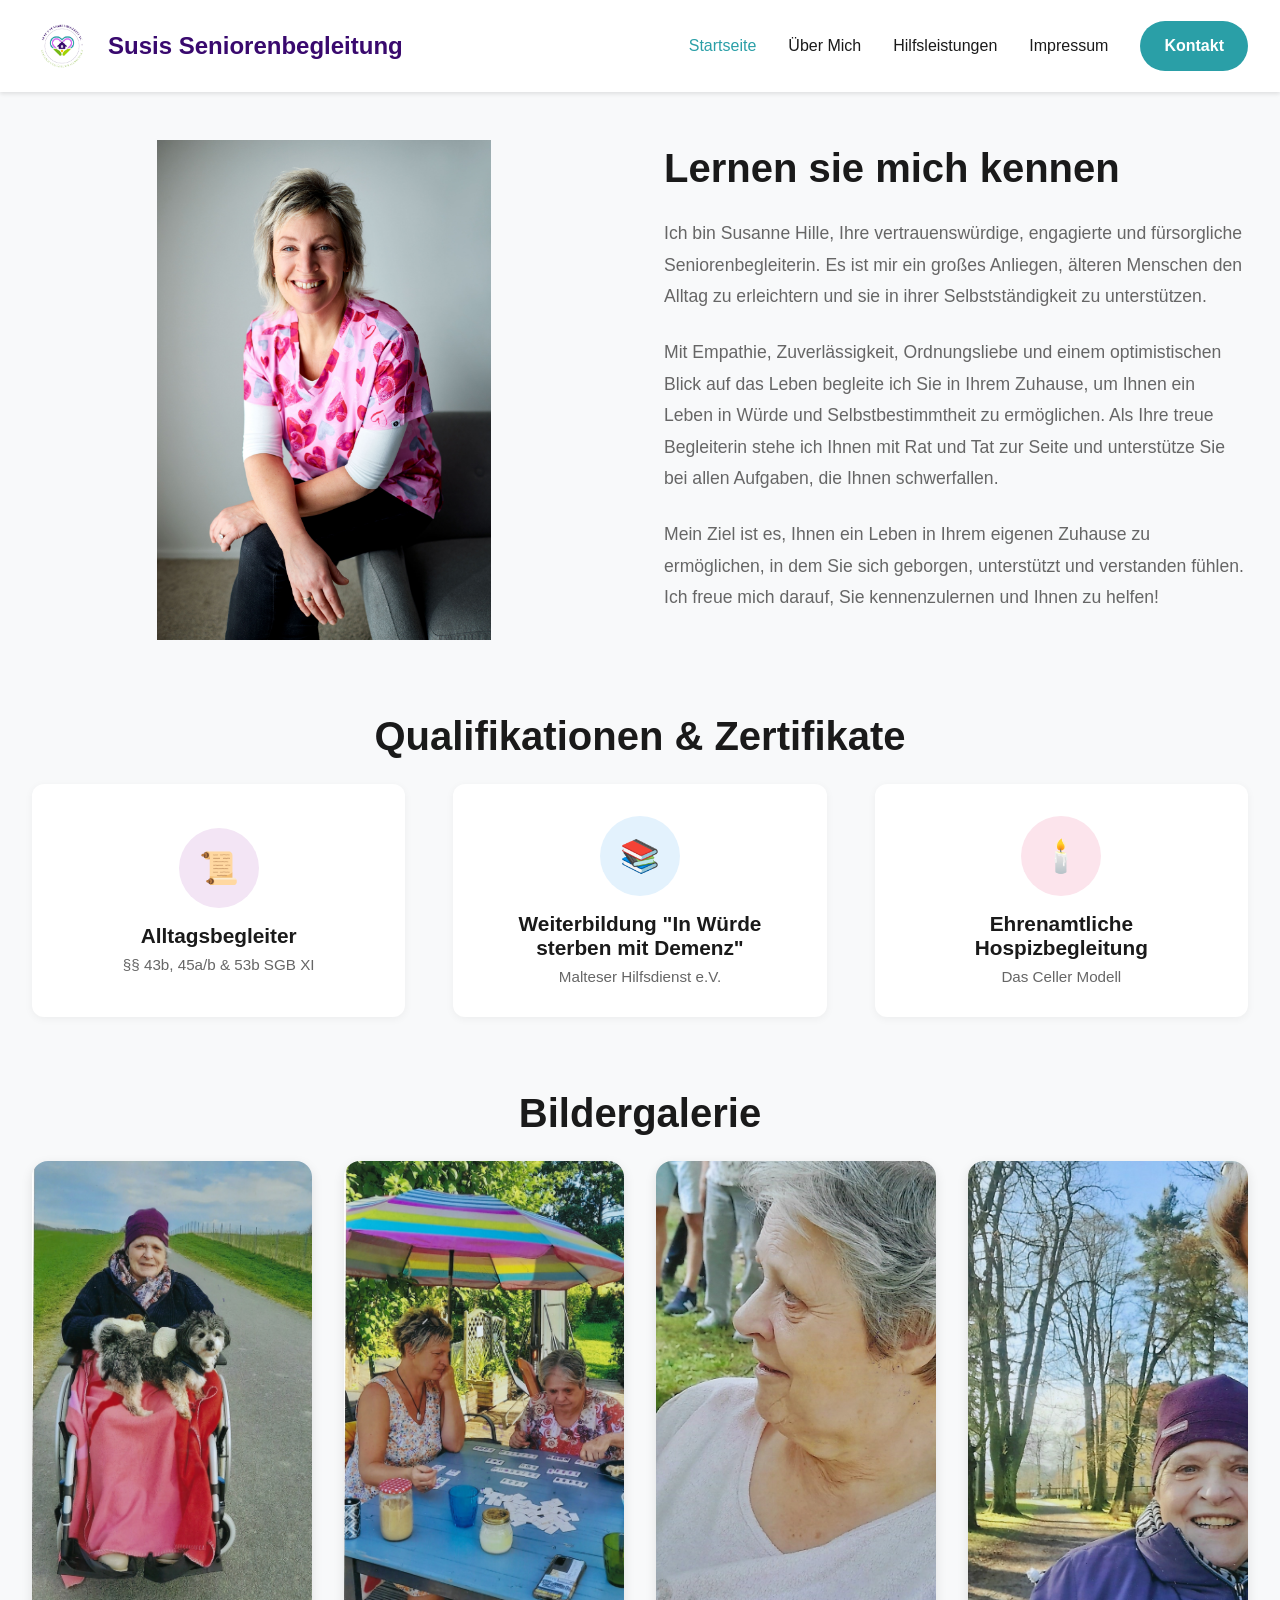
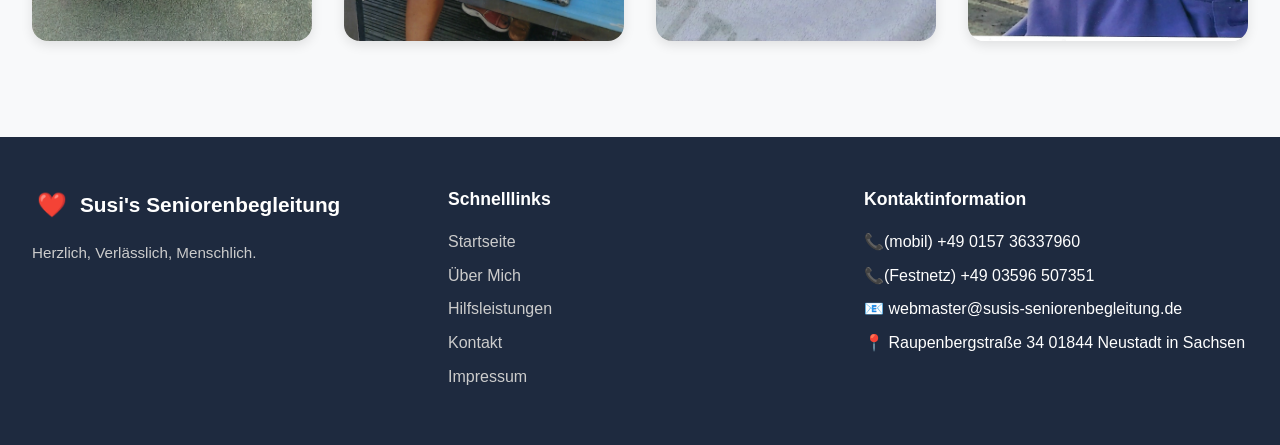
==== about.html @ 1e203153 "s" ====
<!DOCTYPE html>
<html lang="de">
<head>
    <meta charset="UTF-8">
    <meta name="viewport" content="width=device-width, initial-scale=1.0">
    <title>Über Mich</title>
    <link rel="stylesheet" href="css/about.css">
    <link rel="icon" type="image/x-icon" href="images/Logo.png">
</head>

<header>
  <nav>
    <div class="logo">
      <img src="images/Logo.png" class="logo-icon"></img>
      <a href="index.html" class="logo-name">Susis Seniorenbegleitung</a>
    </div>
    
    <div class="nav-right">
      <ul class="nav-links">
        <li><a href="index.html" class="nav-link active">Startseite</a></li>
        <li><a href="about.html" class="nav-link">Über Mich</a></li>
        <li><a href="services.html"  class="nav-link">Hilfsleistungen</a></li>
        <li><a href="impressum.html"  class="nav-link">Impressum</a></li>
      </ul>
      <a href="contact.html" class="btn-contact-nav" >Kontakt</a>
    </div>
  </nav>
</header>

<body>
    <section class="section">
        <div class="about-content">
            <div class="about-image">
                <img class="about-image-img" src="images/22.jpg">
            </div>
            <div class="about-text">
                <h2>Lernen sie mich kennen</h2>
                <p>Ich bin Susanne Hille, Ihre vertrauenswürdige, engagierte und fürsorgliche Seniorenbegleiterin. Es ist mir ein großes Anliegen, älteren Menschen den Alltag zu erleichtern und sie in ihrer Selbstständigkeit zu unterstützen.</p>
                <p>Mit Empathie, Zuverlässigkeit, Ordnungsliebe und einem optimistischen Blick auf das Leben begleite ich Sie in Ihrem Zuhause, um Ihnen ein Leben in Würde und Selbstbestimmtheit zu ermöglichen. Als Ihre treue Begleiterin stehe ich Ihnen mit Rat und Tat zur Seite und unterstütze Sie bei allen Aufgaben, die Ihnen schwerfallen.</p>
                <p>Mein Ziel ist es, Ihnen ein Leben in Ihrem eigenen Zuhause zu ermöglichen, in dem Sie sich geborgen, unterstützt und verstanden fühlen. Ich freue mich darauf, Sie kennenzulernen und Ihnen zu helfen!</p>
            </div>
        </div>

        <!-- Qualifications -->
            <div style="margin-top: 4rem;">
                <h3 class="section-title">Qualifikationen & Zertifikate</h3>
    
                <div class="qualifications-grid">
                    <button onclick="location.href='Zertifikate/Alltagsbegleiter.pdf';" class="qualification-item">
                        <div class="qualification-icon">📜</div>
                        <h4 class="qualification-title">Alltagsbegleiter</h4>
                        <p class="qualification-subtitle">§§ 43b, 45a/b & 53b SGB XI</p>
                    </button>
                    <button onclick="location.href='Zertifikate/Sterben.pdf';" class="qualification-item">
                        <div class="qualification-icon">📚</div>
                        <h4 class="qualification-title">Weiterbildung "In Würde sterben mit Demenz"</h4>
                        <p class="qualification-subtitle">Malteser Hilfsdienst e.V.</p>
                    </button>
                    <button onclick="location.href='Zertifikate/Hospiz.pdf';" class="qualification-item">
                        <div class="qualification-icon">🕯️</div>
                        <h4 class="qualification-title">Ehrenamtliche Hospizbegleitung</h4>
                        <p class="qualification-subtitle">Das Celler Modell</p>
                    </button>
                </div>
            </div>
        </div>
        <div style="margin-top: 4rem;">
                <h3 class="section-title">Bildergalerie</h3>
        </div>
        <div class="bilder-galerie-grid" style="grid-template-columns: repeat(4, 1fr);">
            <div class="bilder-card">
                <img class="bilder-image-img" src="images/bilder-galerie/Foto 3 Webseite.jpg">   
            </div>
            <div class="bilder-card ">
                <img class="bilder-image-img" src="images/bilder-galerie/Foto 4 Webseite.jpg">   
            </div>
            <div class="bilder-card">
                <img class="bilder-image-img" src="images/bilder-galerie/Foto 1 Webseite.jpg">   
            </div>
            <div class="bilder-card ">
                <img class="bilder-image-img" src="images/bilder-galerie/Foto 2 Webseite.jpg">   
            </div>
        </div>
    </section>

<footer>
    <div class="footer-content">
        <div class="footer-section">
            <div style="display: flex; align-items: center; gap: 0.5rem; margin-bottom: 1rem;">
                <div class="logo-icon" style="width: 40px; height: 40px;">❤️</div>
                <span style="font-size: 1.3rem; font-weight: 600;">Susi's Seniorenbegleitung</span>
            </div>
            <p class="footer-description">
                Herzlich, Verlässlich, Menschlich.
            </p>
        </div>

        <div class="footer-section">
            <h4>Schnelllinks</h4>
            <ul class="footer-links">
                <li><a href="index.html">Startseite</a></li>
                <li><a href="about.html">Über Mich</a></li>
                <li><a href="services.html">Hilfsleistungen</a></li>
                <li><a href="contact.html">Kontakt</a></li>
                <li><a href="impressum.html">Impressum</a></li>
            </ul>
        </div>

        <div class="footer-section">
            <h4>Kontaktinformation</h4>
            <ul class="footer-links" style="list-style: none;">
                <li style="margin-bottom: 0.5rem;">📞(mobil) +49 0157 36337960</li>
                <li style="margin-bottom: 0.5rem;">📞(Festnetz) +49 03596 507351</li>
                <li style="margin-bottom: 0.5rem;">📧 webmaster@susis-seniorenbegleitung.de</li>
                <li>📍 Raupenbergstraße 34 01844 Neustadt in Sachsen </li>
            </ul>
        </div>
    </div>
</footer> 
    

</body>
</html>
---- css/about.css ----
:root {
  --color-primary: #2A9FA7; /* Blau als Primärfarbe */
  --color-primary-light: #D1F2F4; /* Hellere Variante des Blauen */
  --color-secondary: #D163F1; /* Helleres Lila als Sekundärfarbe */
  --color-text: #1a1a1a;
  --color-text-light: #666;
  --color-bg: #f8f9fa;
  --color-white: #ffffff;
  --color-border: #e0e0e0;
  --color-success: #4caf50;
  --color-success-light: #e8f5e9;
  --color-warning: #ffc107;
  --color-warning-light: #fff8e1;
  --color-danger: #f44336;
  --color-danger-light: #ffebee;
  --color-info: #39096E; /* Lila für Info */
  --color-info-light: #E8D9F5; /* Hellere Variante des Lilas */
  --color-dark: #1e2a3f;
}


        * {
            margin: 0;
            padding: 0;
            box-sizing: border-box;
        }

        body {
            font-family: -apple-system, BlinkMacSystemFont, 'Segoe UI', Roboto, Oxygen, Ubuntu, Cantarell, sans-serif;
            color: var(--color-text);
            background-color: var(--color-bg);
            line-height: 1.6;
        }

        a {
            text-decoration: none;
            color: inherit;
        }

        /* Header & Navigation */
        header {
            background-color: var(--color-white);
            padding: 1rem 2rem;
            box-shadow: 0 2px 4px rgba(0, 0, 0, 0.1);
            position: sticky;
            top: 0;
            z-index: 100;
        }

        nav {
            display: flex;
            justify-content: space-between;
            align-items: center;
            max-width: 1400px;
            margin: 0 auto;
        }

        .logo {
            display: flex;
            align-items: center;
            gap: 1rem;
            font-size: 1.5rem;
            font-weight: 600;
            color: white;
        }

        .logo-icon {
            width: 60px;
            height: 60px;
            border-radius: 50%;
            display: flex;
            align-items: center;
            justify-content: center;
            color: white;
            font-size: 1.5rem;
            flex-shrink: 0;
        }
        
        .logo-name{
            color: var(--color-info);
        }

        .logo-name:hover{
            color: var(--color-secondary);
        }

        .nav-right {
            display: flex;
            align-items: center;
            gap: 2rem;
        }

        .nav-links {
            display: flex;
            gap: 2rem;
            list-style: none;
            margin: 0;
            padding: 0;
        }

        .nav-links a {
            color: var(--color-text);
            font-weight: 500;
            transition: color 0.3s ease;
            cursor: pointer;
        }

        .nav-links a:hover,
        .nav-links a.active {
            color: var(--color-primary);
        }

        .btn-contact-nav {
            background-color: var(--color-primary);
            color: white;
            padding: 0.75rem 1.5rem;
            border-radius: 25px;
            border: none;
            cursor: pointer;
            font-weight: 600;
            transition: background-color 0.3s ease;
            white-space: nowrap;
        }

        .btn-contact-nav:hover {
            background-color: #357abd;
        }

        /* Sections */
        .section {
            padding: 3rem 2rem;
            max-width: 1400px;
            margin: 0 auto;
        }

        .section-title {
            font-size: 2.5rem;
            font-weight: 700;
            text-align: center;
            margin-bottom: 1rem;
            color: var(--color-text);
        }

        .section-subtitle {
            text-align: center;
            color: var(--color-text-light);
            margin-bottom: 3rem;
            font-size: 1.1rem;
        }

        /* About Section */
        .about-content {
            display: grid;
            grid-template-columns: 1fr 1fr;
            gap: 3rem;
            align-items: center;
        }

        .about-image {
            width: 100%;
            height: 500px;
            border-radius: 20px;
            display: flex;
            align-items: center;
            justify-content: center;
            color: white;
        }

        .about-image-img{
            max-width: 100%;
            max-height: 100%;
        }

        .about-text h2 {
            font-size: 2.5rem;
            margin-bottom: 1.5rem;
            line-height: 1.3;
        }

        .about-text p {
            font-size: 1.1rem;
            color: var(--color-text-light);
            margin-bottom: 1.5rem;
            line-height: 1.8;
        }

        .stats {
            display: grid;
            grid-template-columns: repeat(2, 1fr);
            gap: 2rem;
            margin-top: 2rem;
        }

        .stat-box {
            padding: 2rem;
            border-radius: 12px;
            text-align: center;
        }

        .stat-number {
            font-size: 2.5rem;
            font-weight: 700;
            margin-bottom: 0.5rem;
        }

        .stat-label {
            color: var(--color-text-light);
            font-weight: 500;
        }

        .stat-box.experience {
            background-color: #fce4ec;
            color: #c2185b;
        }

        .stat-box.families {
            background-color: #e3f2fd;
            color: var(--color-primary);
        }

        /* Qualifications Section */
.qualifications-grid {
    display: grid;
    grid-template-columns: repeat(auto-fit, minmax(250px, 1fr));
    gap: 3rem;
    margin-bottom: 4rem;
}

.qualification-item {
    background: white;
    padding: 2rem;
    text-align: center;
    border-radius: 12px;
    border: none;
    box-shadow: 0 2px 8px rgba(0, 0, 0, 0.05);
    cursor: pointer;
    transition: all 0.3s ease;
    text-decoration: none;
    color: inherit;
    display: block;
}

.qualification-item:hover {
    transform: translateY(-5px);
    box-shadow: 0 4px 16px rgba(0, 0, 0, 0.1);
}

.qualification-icon {
    width: 80px;
    height: 80px;
    border-radius: 50%;
    display: flex;
    align-items: center;
    justify-content: center;
    font-size: 2rem;
    margin: 0 auto 1rem;
}

.qualification-item:nth-child(1) .qualification-icon {
    background-color: #f3e5f5;
}

.qualification-item:nth-child(2) .qualification-icon {
    background-color: #e3f2fd;
}

.qualification-item:nth-child(3) .qualification-icon {
    background-color: #fce4ec;
}

.qualification-title {
    font-size: 1.3rem;
    font-weight: 700;
    margin-bottom: 0.5rem;
}

.qualification-subtitle {
    color: var(--color-text-light);
    font-size: 0.95rem;
}

        /* Values Section */
        .values-grid {
            display: grid;
            grid-template-columns: repeat(2, 1fr);
            gap: 2rem;
        }

        .value-card {
            padding: 2rem;
            border-radius: 12px;
            display: flex;
            gap: 1.5rem;
        }

        .value-icon {
            width: 60px;
            height: 60px;
            border-radius: 50%;
            display: flex;
            align-items: center;
            justify-content: center;
            font-size: 1.5rem;
            flex-shrink: 0;
        }

        .value-card:nth-child(1) {
            background-color: #fff3e0;
        }

        .value-card:nth-child(1) .value-icon {
            background-color: #ffe0b2;
            color: #e65100;
        }

        .value-card:nth-child(2) {
            background-color: #e0f2f1;
        }

        .value-card:nth-child(2) .value-icon {
            background-color: #b2dfdb;
            color: #00695c;
        }

        .value-card:nth-child(3) {
            background-color: #e3f2fd;
        }

        .value-card:nth-child(3) .value-icon {
            background-color: #bbdefb;
            color: #1565c0;
        }

        .value-card:nth-child(4) {
            background-color: #f3e5f5;
        }

        .value-card:nth-child(4) .value-icon {
            background-color: #e1bee7;
            color: #6a1b9a;
        }

        .value-title {
            font-size: 1.3rem;
            font-weight: 700;
            margin-bottom: 0.5rem;
        }

        .value-description {
            color: var(--color-text-light);
            font-size: 0.95rem;
        }


        .bilder-galerie-grid {
            display: grid;
            grid-template-columns: repeat(auto-fit, minmax(300px, 1fr));
            gap: 2rem;
            margin-bottom: 3rem;
        }

        .bilder-card {
            background: white;
            border-radius: 16px;
            overflow: hidden;
            box-shadow: 0 4px 12px rgba(0, 0, 0, 0.1);
            transition: transform 0.3s ease, box-shadow 0.3s ease;
            height: 480px;
        }

        .bilder-card:hover {
            transform: translateY(-5px);
            box-shadow: 0 8px 24px rgba(0, 0, 0, 0.15);
        }

        .bilder-image-img {
            width: 100%;
            height: 100%;
            max-width: 100%;
            max-height: 100%;
            object-fit: cover;
        }

        footer {
    background-color: var(--color-dark);
    color: white;
    padding: 3rem 2rem 1rem;
}

.footer-content {
    max-width: 1400px;
    margin: 0 auto;
    display: grid;
    grid-template-columns: repeat(3, 1fr);
    gap: 2rem;
    margin-bottom: 2rem;
}

.footer-section h4 {
    margin-bottom: 1rem;
    font-size: 1.1rem;
}

.footer-links {
    list-style: none;
}

.footer-links li {
    margin-bottom: 0.5rem;
}

.footer-links a {
    color: #ccc;
    transition: color 0.3s ease;
}

.footer-links a:hover {
    color: white;
}

.footer-description {
    color: #ccc;
    font-size: 0.95rem;
    line-height: 1.6;
}

.footer-bottom {
    border-top: 1px solid rgba(255, 255, 255, 0.1);
    padding-top: 1rem;
    text-align: center;
    color: #ccc;
    font-size: 0.9rem;
}
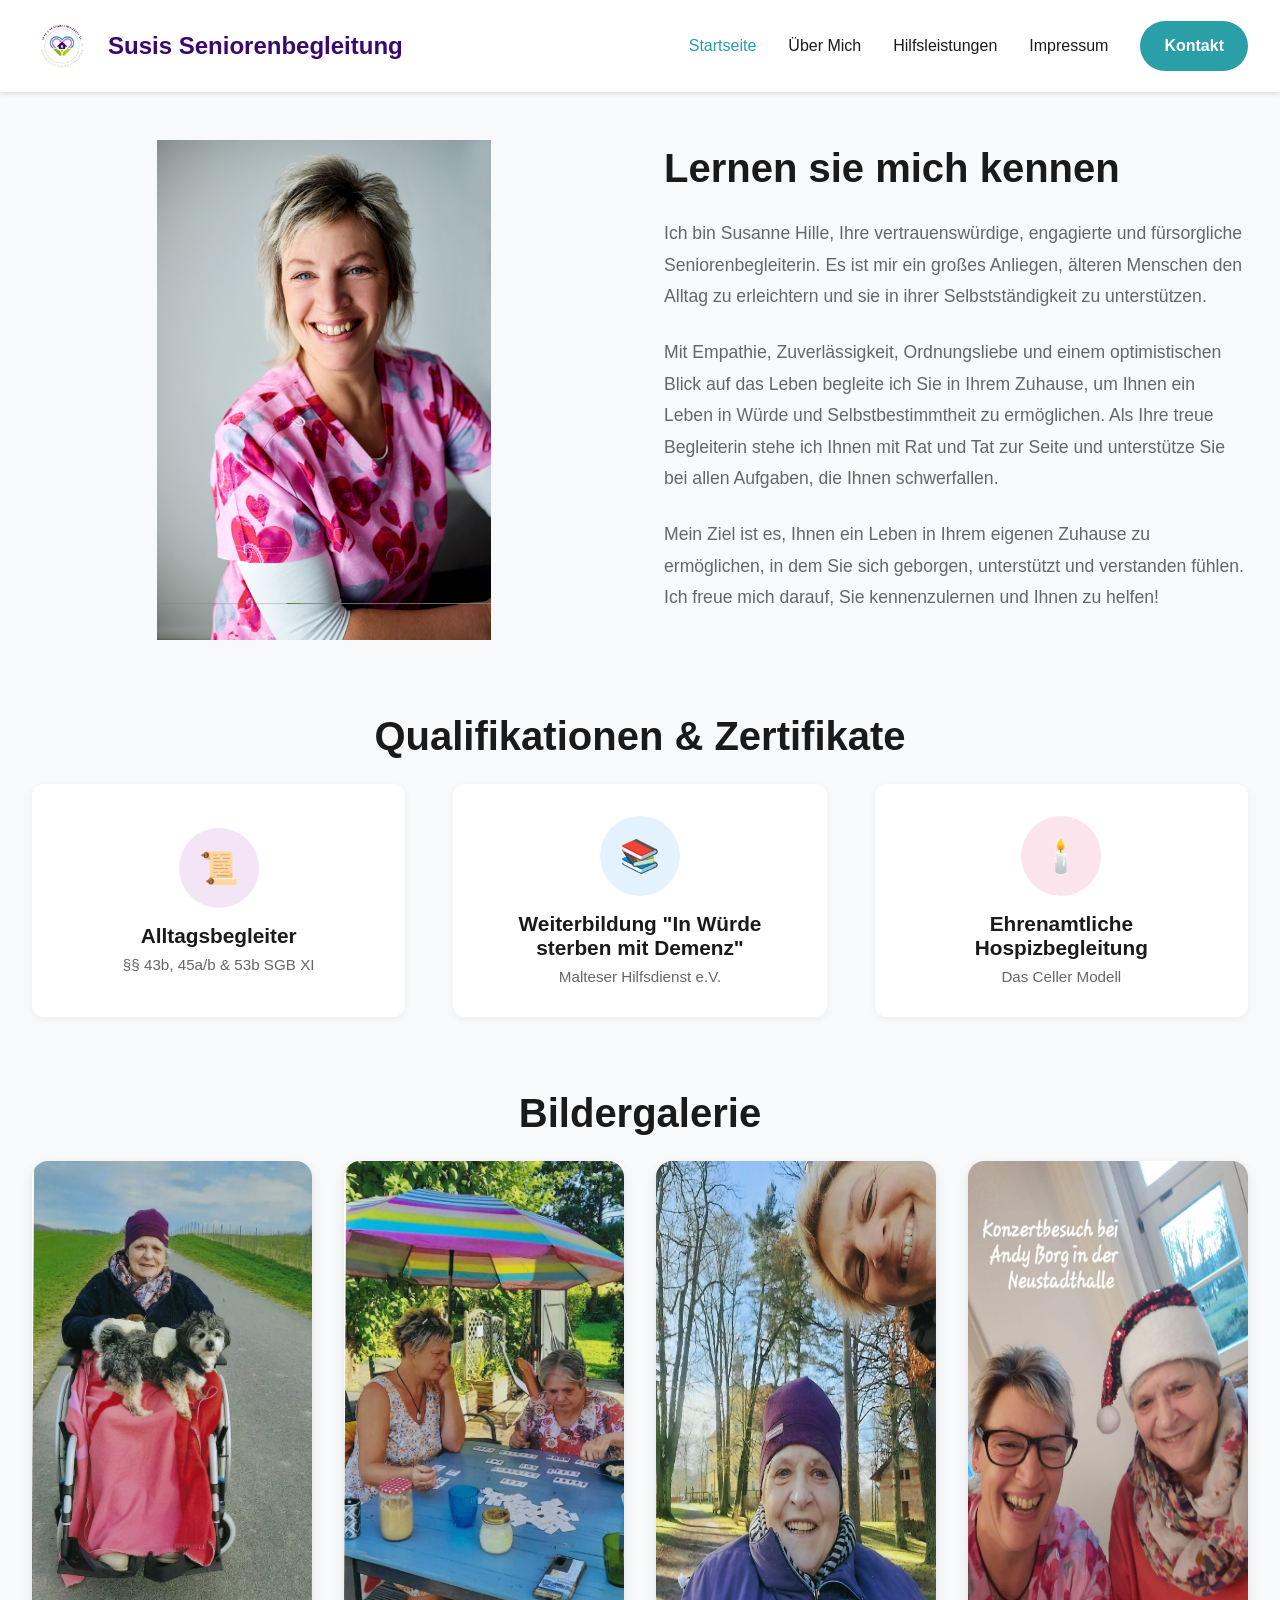
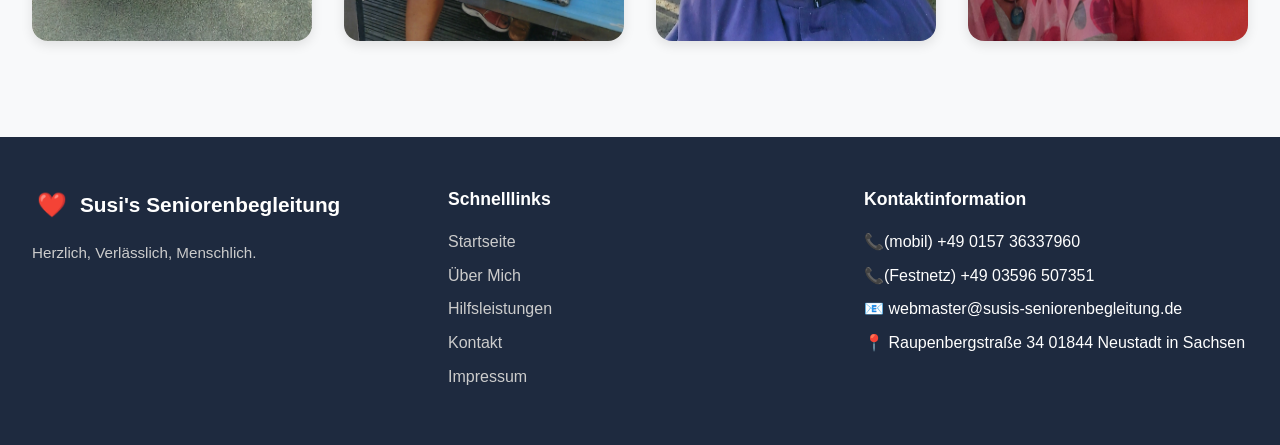
==== commit a0e83a1c: "Bilder und Feinheiten geändert" ====
--- a/about.html
+++ b/about.html
@@ -31,7 +31,7 @@
     <section class="section">
         <div class="about-content">
             <div class="about-image">
-                <img class="about-image-img" src="images/22.jpg">
+                <img class="about-image-img" src="images/25.jpg">
             </div>
             <div class="about-text">
                 <h2>Lernen sie mich kennen</h2>
@@ -71,14 +71,14 @@
             <div class="bilder-card">
                 <img class="bilder-image-img" src="images/bilder-galerie/Foto 3 Webseite.jpg">   
             </div>
-            <div class="bilder-card ">
+            <div class="bilder-card">
                 <img class="bilder-image-img" src="images/bilder-galerie/Foto 4 Webseite.jpg">   
             </div>
             <div class="bilder-card">
-                <img class="bilder-image-img" src="images/bilder-galerie/Foto 1 Webseite.jpg">   
+                <img class="bilder-image-img" src="images/bilder-galerie/Foto 2 Webseite.jpeg">   
             </div>
-            <div class="bilder-card ">
-                <img class="bilder-image-img" src="images/bilder-galerie/Foto 2 Webseite.jpg">   
+            <div class="bilder-card">
+                <img class="bilder-image-img" src="images/bilder-galerie/Weihnachtskonzert.jpg">   
             </div>
         </div>
     </section>
--- a/css/about.css
+++ b/css/about.css
@@ -366,6 +366,8 @@
             box-shadow: 0 4px 12px rgba(0, 0, 0, 0.1);
             transition: transform 0.3s ease, box-shadow 0.3s ease;
             height: 480px;
+            display: flex;
+            align-items: center;
         }
 
         .bilder-card:hover {
@@ -378,7 +380,9 @@
             height: 100%;
             max-width: 100%;
             max-height: 100%;
-            object-fit: cover;
+        }
+        .bilder-image-img1 {
+            max-width: 100%;
         }
 
         footer {
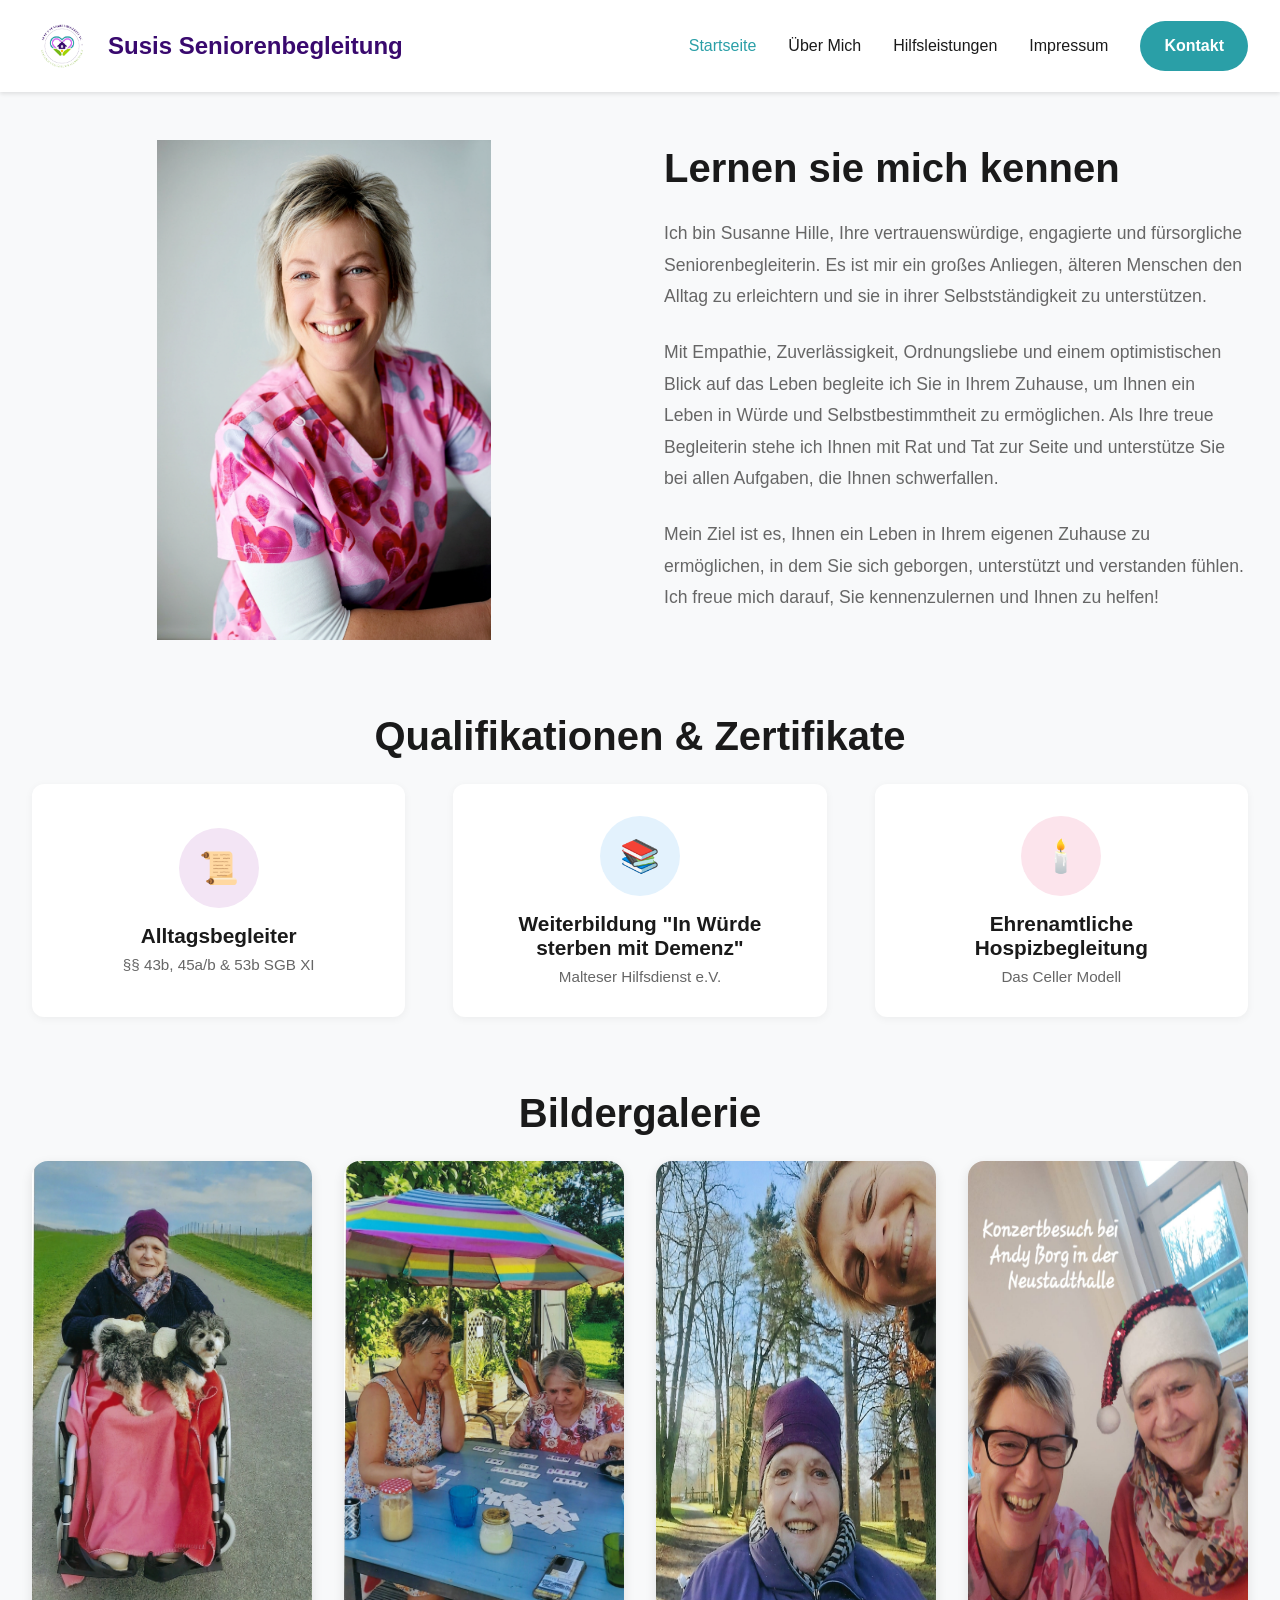
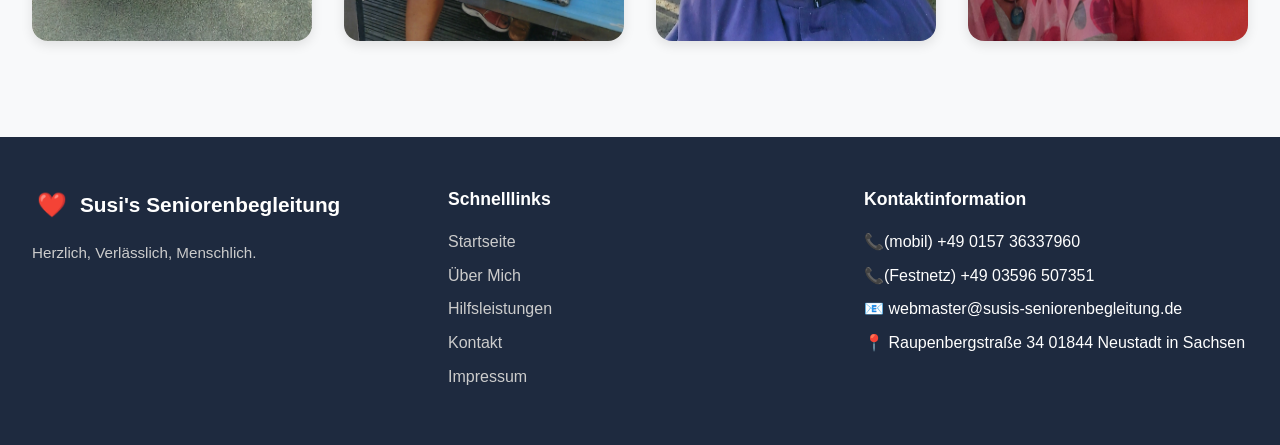
==== commit 0530095a: "Bild geändert wegen grauen streifen" ====
--- a/about.html
+++ b/about.html
@@ -31,7 +31,7 @@
     <section class="section">
         <div class="about-content">
             <div class="about-image">
-                <img class="about-image-img" src="images/25.jpg">
+                <img class="about-image-img" src="images/25.png">
             </div>
             <div class="about-text">
                 <h2>Lernen sie mich kennen</h2>
